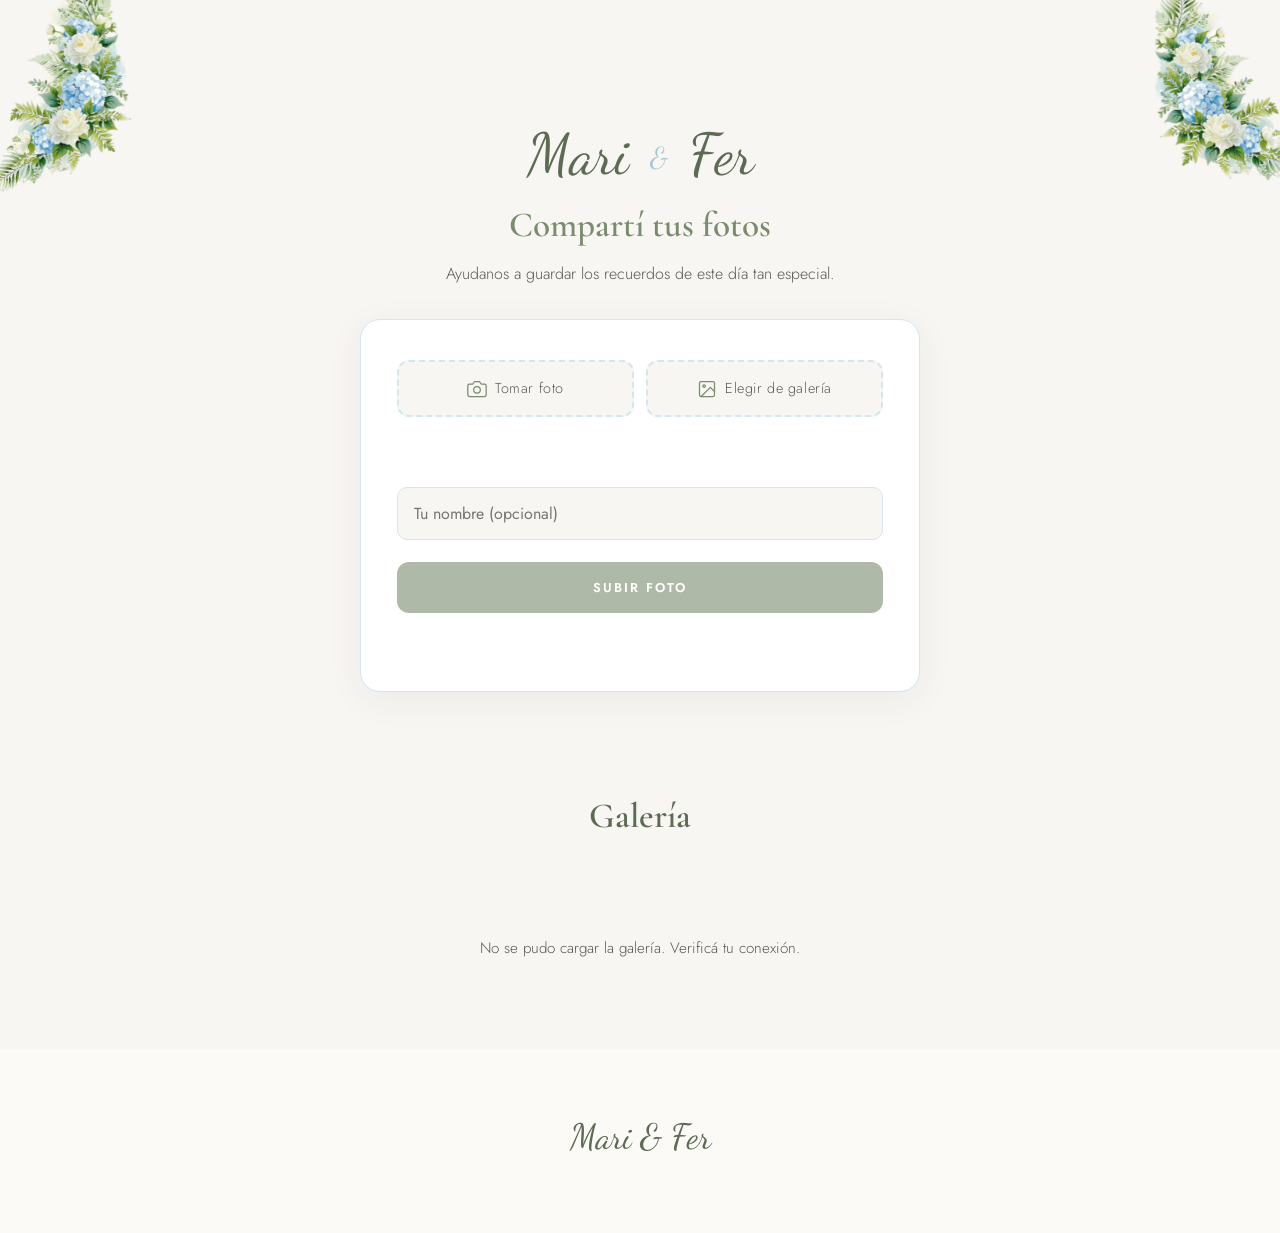
==== fotos.html @ 5bcfc077 "Mostrar el subtítulo de la galería solo cuando hay fotos" ====
<!DOCTYPE html>
<html lang="es">
<head>
  <meta charset="UTF-8">
  <meta name="viewport" content="width=device-width, initial-scale=1.0, viewport-fit=cover">
  <title>Compartí tus fotos — Mari & Fer</title>
  <meta name="description" content="Subí tus fotos del casamiento de Mari y Fer.">
  <link rel="icon" type="image/svg+xml" href="assets/favicon.svg">
  <link rel="preconnect" href="https://fonts.googleapis.com">
  <link rel="preconnect" href="https://fonts.gstatic.com" crossorigin>
  <link href="https://fonts.googleapis.com/css2?family=Cormorant+Garamond:ital,wght@0,400;0,500;0,600;0,700;1,400;1,500&family=Dancing+Script:wght@400;500;600;700&family=Jost:wght@300;400;500;600&display=swap" rel="stylesheet">
  <link rel="stylesheet" href="css/styles.css?v=16">
  <link rel="stylesheet" href="css/fotos.css?v=1">
</head>
<body>

  <!-- Header -->
  <header class="fotos-hero">
    <div class="floral-bg">
      <div class="floral-corner top-left"></div>
      <div class="floral-corner top-right"></div>
    </div>
    <div class="fotos-hero-content">
      <div class="fotos-hero-names">Mari <span class="amp">&</span> Fer</div>
      <h1 class="fotos-hero-title">Compartí tus fotos</h1>
      <p class="fotos-hero-sub">Ayudanos a guardar los recuerdos de este día tan especial.</p>
    </div>
  </header>

  <main class="container">

    <!-- UPLOAD -->
    <section class="fotos-section" id="subir">
      <div class="upload-card" id="upload-card">
        <div class="upload-buttons">
          <label class="upload-btn" for="camera-input">
            <svg viewBox="0 0 24 24" fill="none" stroke="currentColor" stroke-width="1.5" stroke-linecap="round" stroke-linejoin="round"><path d="M23 19a2 2 0 01-2 2H3a2 2 0 01-2-2V8a2 2 0 012-2h4l2-3h6l2 3h4a2 2 0 012 2z"/><circle cx="12" cy="13" r="4"/></svg>
            Tomar foto
          </label>
          <label class="upload-btn" for="gallery-input">
            <svg viewBox="0 0 24 24" fill="none" stroke="currentColor" stroke-width="1.5" stroke-linecap="round" stroke-linejoin="round"><rect x="3" y="3" width="18" height="18" rx="2" ry="2"/><circle cx="8.5" cy="8.5" r="1.5"/><polyline points="21 15 16 10 5 21"/></svg>
            Elegir de galería
          </label>
        </div>
        <input type="file" id="camera-input" accept="image/*" capture="environment" multiple style="display:none">
        <input type="file" id="gallery-input" accept="image/*" multiple style="display:none">
        <div class="file-list" id="file-list"></div>
        <div class="file-count" id="file-count"></div>

        <div class="field">
          <input type="text" id="guest-name" placeholder="Tu nombre (opcional)" maxlength="50">
        </div>

        <button class="submit-btn" id="submit-btn" disabled>Subir foto</button>
        <div class="status-msg" id="status-msg"></div>
      </div>
    </section>

    <!-- GALLERY -->
    <section class="fotos-section" id="galeria">
      <div class="gallery-header">
        <div class="gallery-title">Galería</div>
        <p class="gallery-sub" id="gallery-sub">Las fotos que ya compartieron</p>
      </div>
      <div class="gallery-grid" id="gallery-grid"></div>
      <div class="gallery-empty" id="gallery-empty" style="display:none;">
        Todavía no hay fotos. ¡Sé el primero en compartir!
      </div>
      <div class="pagination" id="pagination" style="display:none;">
        <button class="page-btn" id="prev-btn">&larr; Anterior</button>
        <span class="page-info" id="page-info"></span>
        <button class="page-btn" id="next-btn">Siguiente &rarr;</button>
      </div>
    </section>

  </main>

  <footer class="fotos-footer">
    <div class="footer-names">Mari & Fer</div>
  </footer>

  <!-- LIGHTBOX -->
  <div class="lightbox-overlay" id="lightbox">
    <span class="lightbox-close" id="lightbox-close">&times;</span>
    <img id="lightbox-img" src="" alt="">
  </div>

  <script src="js/fotos.js?v=1"></script>
</body>
</html>
---- css/styles.css ----
/* ============================================
   Marina & Fernando - Wedding Invitations
   Palette: Olive + Pastel Blue
   ============================================ */

:root {
  --bg: #F7F6F2;
  --bg-soft: #FBFAF7;
  --olive: #7A8B6E;
  --olive-dark: #5E6B54;
  --olive-light: #A3B095;
  --sky: #A8C8D8;
  --sky-soft: #D4E6EE;
  --sky-light: #E8F1F5;
  --ink: #2E2E2E;
  --ink-soft: #595959;
  --ink-muted: #888888;
  --white: #FFFFFF;
  --shadow: rgba(58, 58, 58, 0.06);
  --shadow-strong: rgba(58, 58, 58, 0.12);
}

/* Reset */
*, *::before, *::after {
  box-sizing: border-box;
  margin: 0;
  padding: 0;
}

html {
  scroll-behavior: smooth;
  font-size: 16px;
  overflow-x: hidden;
}

body {
  font-family: 'Jost', sans-serif;
  font-weight: 300;
  color: var(--ink);
  background: var(--bg);
  line-height: 1.6;
  overflow-x: hidden;
  -webkit-font-smoothing: antialiased;
  -moz-osx-font-smoothing: grayscale;
  padding-bottom: 0;
}

img, svg {
  max-width: 100%;
  display: block;
}

a {
  color: inherit;
  text-decoration: none;
}

button {
  font-family: inherit;
}

/* Selection */
::selection {
  background: var(--sky-soft);
  color: var(--olive-dark);
}

/* Utility */
.container {
  width: 100%;
  max-width: 640px;
  margin: 0 auto;
  padding: 0 24px;
  position: relative;
  z-index: 2;
}

.section-label {
  font-size: 0.7rem;
  letter-spacing: 0.28em;
  text-transform: uppercase;
  color: var(--olive);
  margin-bottom: 12px;
  font-weight: 500;
}

.section-title {
  font-family: 'Cormorant Garamond', serif;
  font-weight: 500;
  font-size: clamp(2rem, 6vw, 2.8rem);
  color: var(--olive-dark);
  line-height: 1.15;
  margin-bottom: 16px;
}

.section-subtitle {
  color: var(--ink-soft);
  font-size: 1rem;
  max-width: 520px;
  margin: 0 auto;
}

/* Floral decorations */
.floral-bg {
  position: absolute;
  inset: 0;
  pointer-events: none;
  z-index: 0;
  overflow: hidden;
}

.floral-corner {
  position: absolute;
  width: 180px;
  height: 230px;
  background-image: url('../assets/floral-corner.png?v=15');
  background-size: contain;
  background-repeat: no-repeat;
  background-position: center;
  opacity: 0.95;
  will-change: transform;
}

.floral-corner.top-left {
  top: -40px;
  left: -50px;
  transform: rotate(-12deg);
}

.floral-corner.top-right {
  top: -40px;
  right: -197px;
  transform: scaleX(-1);
}

.eucalyptus {
  position: absolute;
  width: 220px;
  height: 220px;
  background-image: url('../assets/eucalyptus.png?v=15');
  background-size: contain;
  background-repeat: no-repeat;
  background-position: center;
  opacity: 0.55;
  will-change: transform;
}

.eucalyptus.bottom-left {
  bottom: -40px;
  left: -80px;
  transform: rotate(-25deg);
}

.eucalyptus.bottom-right {
  bottom: -40px;
  right: -80px;
  transform: scaleX(-1) rotate(-25deg);
}

/* Subtle SVG leaves for ambient motion */
.leaves-bg {
  position: fixed;
  inset: 0;
  pointer-events: none;
  z-index: 0;
  overflow: hidden;
}

.leaf {
  position: absolute;
  width: 100px;
  height: 100px;
  opacity: 0.08;
  background-image: url('../assets/hojas.svg');
  background-size: contain;
  background-repeat: no-repeat;
  background-position: center;
  will-change: transform;
}

.leaf-1 { top: 20%; left: 5%; transform: rotate(15deg); }
.leaf-2 { top: 40%; right: 8%; transform: rotate(-20deg); }
.leaf-3 { top: 70%; left: 10%; transform: rotate(45deg); }

/* Welcome overlay */
.welcome-overlay {
  position: fixed;
  inset: 0;
  background: var(--bg);
  z-index: 100;
  display: flex;
  flex-direction: column;
  align-items: center;
  justify-content: center;
  text-align: center;
  padding: 40px 24px;
  transition: opacity 0.9s ease, visibility 0.9s ease;
}

.welcome-overlay.hidden {
  opacity: 0;
  visibility: hidden;
  pointer-events: none;
}

.welcome-names {
  font-family: 'Dancing Script', cursive;
  font-size: clamp(1.8rem, 6.5vw, 4.5rem);
  color: var(--olive-dark);
  margin-bottom: 12px;
  line-height: 1.15;
  max-width: 100%;
  overflow-wrap: break-word;
}

.welcome-date {
  font-size: 0.78rem;
  letter-spacing: 0.3em;
  text-transform: uppercase;
  color: var(--olive);
  margin-bottom: 40px;
}

.welcome-guest-label {
  font-size: 0.68rem;
  letter-spacing: 0.25em;
  text-transform: uppercase;
  color: var(--ink-muted);
  margin-bottom: 10px;
}

.welcome-guest-name {
  font-family: 'Cormorant Garamond', serif;
  font-style: italic;
  font-weight: 500;
  font-size: clamp(1.6rem, 6vw, 2.4rem);
  color: var(--olive-dark);
  margin-bottom: 40px;
}

.welcome-btn {
  display: inline-block;
  padding: 16px 44px;
  background: var(--olive);
  color: var(--white);
  border: none;
  border-radius: 50px;
  font-size: 0.78rem;
  letter-spacing: 0.18em;
  text-transform: uppercase;
  font-weight: 500;
  cursor: pointer;
  transition: background 0.3s ease, transform 0.2s ease;
}

.welcome-btn:hover {
  background: var(--olive-dark);
  transform: translateY(-2px);
}

/* Hero */
.hero {
  min-height: 100vh;
  min-height: 100dvh;
  display: flex;
  flex-direction: column;
  align-items: center;
  justify-content: center;
  text-align: center;
  position: relative;
  padding: 100px 24px 80px;
  overflow: hidden;
}



.hero-content {
  position: relative;
  z-index: 5;
  width: 100%;
  max-width: 560px;
  padding: 60px 16px 0;
  margin: 0 auto;
}

.hero-content > * {
  opacity: 1;
  animation: fadeInUp 0.9s cubic-bezier(0.25, 0.46, 0.45, 0.94) both;
}

.hero-content .hero-eyebrow { animation-delay: 0.1s; }
.hero-content .hero-names { animation-delay: 0.3s; }
.hero-content .hero-date { animation-delay: 0.5s; }
.hero-content .hero-intro { animation-delay: 0.7s; }
.hero-content .countdown-label { animation-delay: 0.9s; }
.hero-content .countdown { animation-delay: 1s; }
.hero-content .scroll-cue { animation-delay: 1.3s; }

@media (prefers-reduced-motion: reduce) {
  .hero-content > * {
    opacity: 1;
    animation: none;
  }
}

.hero-eyebrow {
  font-size: 0.95rem;
  letter-spacing: 0.22em;
  text-transform: uppercase;
  color: var(--olive);
  margin-bottom: 16px;
  font-weight: 500;
}

.hero-names {
  font-family: 'Dancing Script', cursive;
  font-size: clamp(1.7rem, 6.5vw, 6rem);
  color: var(--olive-dark);
  line-height: 1.2;
  margin-bottom: 18px;
  max-width: 100%;
  overflow-wrap: break-word;
  padding: 0 8px;
}

.hero-names.big {
  font-size: clamp(2.2rem, 8.5vw, 7.5rem);
}

.hero-names .amp {
  font-size: 0.5em;
  color: var(--sky);
  display: inline-block;
  margin: 0 6px;
  transform: translateY(-6px);
}

.hero-date {
  font-family: 'Cormorant Garamond', serif;
  font-size: clamp(1.2rem, 3.8vw, 1.6rem);
  color: var(--ink);
  margin-bottom: 26px;
}

.hero-date-line {
  margin-bottom: 18px;
}

.hero-date-line:last-child {
  margin-bottom: 0;
}

.hero-date-desc {
  display: block;
  font-size: clamp(1rem, 3vw, 1.25rem);
  font-style: italic;
  color: var(--ink-soft);
  max-width: 520px;
  margin: 0 auto 6px;
  line-height: 1.45;
}

.hero-date-full {
  display: block;
  font-size: clamp(1.2rem, 3.8vw, 1.6rem);
  font-weight: 600;
  color: var(--olive-dark);
}

@keyframes fadeInUp {
  from {
    opacity: 0;
    transform: translateY(30px);
  }
  to {
    opacity: 1;
    transform: translateY(0);
  }
}

.hero-date .day {
  display: inline-block;
  font-size: 1.4em;
  color: var(--olive);
  font-weight: 600;
  margin: 0 4px;
}

.hero-intro {
  color: var(--ink-soft);
  font-size: 1rem;
  max-width: 460px;
  margin: 0 auto 32px;
  line-height: 1.7;
}

/* Countdown */
.countdown-label {
  font-size: 0.72rem;
  letter-spacing: 0.22em;
  text-transform: uppercase;
  color: var(--ink-muted);
  margin-bottom: 14px;
}

.countdown {
  display: flex;
  justify-content: center;
  gap: 10px;
  margin-bottom: 40px;
}

.countdown-cell {
  background: var(--white);
  border: 1px solid var(--sky-soft);
  border-radius: 12px;
  padding: 14px 10px;
  min-width: 64px;
  box-shadow: 0 4px 20px var(--shadow);
}

.countdown-cell .num {
  display: block;
  font-family: 'Cormorant Garamond', serif;
  font-weight: 600;
  font-size: 1.9rem;
  color: var(--olive-dark);
  line-height: 1;
}

.countdown-cell .lbl {
  display: block;
  font-size: 0.6rem;
  letter-spacing: 0.12em;
  text-transform: uppercase;
  color: var(--ink-muted);
  margin-top: 6px;
}

.scroll-cue {
  position: absolute;
  bottom: 28px;
  left: 50%;
  transform: translateX(-50%);
  display: flex;
  flex-direction: column;
  align-items: center;
  gap: 6px;
  font-size: 0.65rem;
  letter-spacing: 0.18em;
  text-transform: uppercase;
  color: var(--ink-muted);
  z-index: 3;
}

/* Sections */
section {
  padding: 80px 0;
  position: relative;
}

section.alt {
  background: var(--bg-soft);
}

.section-header {
  text-align: center;
  margin-bottom: 40px;
}

/* Itinerary */
.itinerary {
  max-width: 520px;
  margin: 0 auto;
  position: relative;
}

.itinerary::before {
  content: '';
  position: absolute;
  left: 24px;
  top: 12px;
  bottom: 12px;
  width: 1px;
  background: linear-gradient(to bottom, transparent, var(--sky), transparent);
}

.itinerary-item {
  display: flex;
  gap: 22px;
  margin-bottom: 32px;
  position: relative;
}

.itinerary-item:last-child {
  margin-bottom: 0;
}

.itinerary-time {
  width: 50px;
  height: 50px;
  border-radius: 50%;
  background: var(--white);
  border: 1.5px solid var(--sky);
  display: flex;
  align-items: center;
  justify-content: center;
  font-family: 'Cormorant Garamond', serif;
  font-weight: 600;
  font-size: 0.82rem;
  color: var(--olive-dark);
  flex-shrink: 0;
  z-index: 2;
  box-shadow: 0 3px 12px var(--shadow);
}

.itinerary-body {
  padding-top: 4px;
}

.itinerary-date {
  font-size: 0.68rem;
  letter-spacing: 0.18em;
  text-transform: uppercase;
  color: var(--olive);
  margin-bottom: 4px;
  font-weight: 500;
}

.itinerary-body h3 {
  font-family: 'Cormorant Garamond', serif;
  font-weight: 600;
  font-size: 1.25rem;
  color: var(--olive-dark);
  margin-bottom: 4px;
}

.itinerary-body p {
  color: var(--ink-soft);
  font-size: 0.95rem;
  line-height: 1.55;
}

/* Cards */
.card {
  background: var(--white);
  border: 1px solid var(--sky-soft);
  border-radius: 16px;
  padding: 32px 24px;
  box-shadow: 0 6px 30px var(--shadow);
  text-align: center;
}

.card h3 {
  font-family: 'Cormorant Garamond', serif;
  font-weight: 600;
  font-size: 1.5rem;
  color: var(--olive-dark);
  margin-bottom: 10px;
}

.card p {
  color: var(--ink-soft);
  font-size: 0.98rem;
  line-height: 1.6;
}

/* Map */
.map-wrap {
  width: 100%;
  border-radius: 12px;
  overflow: hidden;
  border: 1px solid var(--sky-soft);
  margin: 20px 0 16px;
  background: var(--bg-soft);
  min-height: 220px;
}

.map-wrap iframe {
  width: 100%;
  height: 220px;
  border: 0;
  display: block;
  opacity: 0;
  transition: opacity 0.5s ease;
}

.map-wrap iframe.is-loaded {
  opacity: 1;
}

/* Buttons */
.btn {
  display: inline-flex;
  align-items: center;
  justify-content: center;
  gap: 8px;
  padding: 14px 28px;
  border-radius: 50px;
  font-size: 0.74rem;
  letter-spacing: 0.14em;
  text-transform: uppercase;
  font-weight: 500;
  cursor: pointer;
  transition: all 0.25s ease;
  border: none;
}

.btn-primary {
  background: var(--olive);
  color: var(--white);
}

.btn-primary:hover {
  background: var(--olive-dark);
  transform: translateY(-2px);
  box-shadow: 0 6px 20px rgba(122, 139, 110, 0.3);
}

.btn-outline {
  background: transparent;
  color: var(--olive);
  border: 1.5px solid var(--olive);
}

.btn-outline:hover {
  background: var(--olive);
  color: var(--white);
}

.btn-group {
  display: flex;
  flex-direction: column;
  gap: 12px;
  justify-content: center;
  margin-top: 20px;
}

@media (min-width: 480px) {
  .btn-group {
    flex-direction: row;
  }
}

/* Gift section */
.gift-text {
  font-family: 'Cormorant Garamond', serif;
  font-style: italic;
  font-size: 1.35rem;
  color: var(--olive-dark);
  margin-bottom: 12px;
}

.gift-alias {
  margin-top: 22px;
  padding-top: 22px;
  border-top: 1px solid var(--sky-soft);
}

.gift-alias p {
  margin-bottom: 12px;
  font-size: 0.92rem;
}

.alias-box {
  display: inline-flex;
  flex-wrap: wrap;
  align-items: center;
  justify-content: center;
  gap: 10px;
  background: var(--bg-soft);
  border: 1px solid var(--sky-soft);
  border-radius: 12px;
  padding: 10px 14px;
  max-width: 100%;
}

.alias-value {
  font-family: 'Cormorant Garamond', serif;
  font-size: 1.25rem;
  font-weight: 600;
  color: var(--olive-dark);
  letter-spacing: 0.04em;
}

.alias-copy {
  display: inline-flex;
  align-items: center;
  gap: 6px;
  background: var(--olive);
  color: var(--white);
  border: none;
  border-radius: 8px;
  padding: 8px 12px;
  font-size: 0.72rem;
  letter-spacing: 0.08em;
  text-transform: uppercase;
  font-weight: 500;
  cursor: pointer;
  transition: background 0.2s ease;
}

.alias-copy:hover {
  background: var(--olive-dark);
}

.alias-copy svg {
  width: 14px;
  height: 14px;
}

.alias-copy.copied {
  background: var(--olive-dark);
}

/* Gift card floral frame */
.gift-card-wrap {
  position: relative;
  max-width: 520px;
  margin: 0 auto;
}

.gift-card-wrap .floral-corner {
  width: 130px;
  height: 165px;
  z-index: 1;
}

.gift-card-wrap .floral-corner.gift-tl {
  top: -56px;
  left: -41px;
  transform: rotate(-173deg) !important;
}

.gift-card-wrap .floral-corner.gift-tr {
  top: -56px;
  right: -36px;
  transform: scaleX(-1) rotate(-173deg) !important;
}

.gift-card-wrap .floral-corner.gift-bl {
  bottom: -50px;
  left: -40px;
  transform: scaleX(-1) rotate(-352deg) !important;
}

.gift-card-wrap .floral-corner.gift-br {
  bottom: -50px;
  right: -39px;
  transform: scaleX(-1) scaleY(-1) rotate(189deg) !important
}

/* RSVP */
.rsvp-card {
  background: var(--white);
  border: 1.5px solid var(--sky-soft);
  border-radius: 20px;
  padding: 36px 24px;
  box-shadow: 0 8px 36px var(--shadow);
}

.rsvp-deadline {
  display: inline-flex;
  align-items: center;
  gap: 10px;
  background: var(--sky-light);
  color: var(--olive-dark);
  padding: 12px 22px;
  border-radius: 50px;
  font-size: 0.78rem;
  letter-spacing: 0.1em;
  text-transform: uppercase;
  font-weight: 500;
  margin: 0 auto 28px;
  display: flex;
  justify-content: center;
  width: fit-content;
}

.rsvp-deadline svg {
  width: 18px;
  height: 18px;
  flex-shrink: 0;
}

.field {
  margin-bottom: 22px;
  text-align: left;
}

.field label {
  display: block;
  font-size: 0.68rem;
  letter-spacing: 0.14em;
  text-transform: uppercase;
  color: var(--ink-soft);
  margin-bottom: 8px;
  font-weight: 500;
}

.field input[type="text"],
.field input[type="number"],
.field textarea {
  width: 100%;
  padding: 14px 16px;
  border: 1px solid var(--sky-soft);
  border-radius: 10px;
  background: var(--bg);
  font-family: 'Jost', sans-serif;
  font-size: 1rem;
  color: var(--ink);
  transition: border-color 0.2s ease, box-shadow 0.2s ease;
}

.field input:focus,
.field textarea:focus {
  outline: none;
  border-color: var(--sky);
  box-shadow: 0 0 0 3px var(--sky-light);
}

.field textarea {
  resize: vertical;
  min-height: 90px;
}

.radio-row {
  display: grid;
  grid-template-columns: 1fr 1fr;
  gap: 12px;
}

.radio-opt {
  text-align: center;
  padding: 14px 10px;
  border: 1.5px solid var(--sky-soft);
  border-radius: 10px;
  font-size: 0.9rem;
  line-height: 1.25;
  cursor: pointer;
  transition: all 0.2s ease;
  display: flex;
  align-items: center;
  justify-content: center;
  min-height: 52px;
}

.radio-opt:hover {
  border-color: var(--sky);
}

.radio-opt.active {
  background: var(--olive);
  border-color: var(--olive);
  color: var(--white);
}

.radio-opt input {
  display: none;
}

.submit-btn {
  width: 100%;
  padding: 16px;
  background: var(--olive);
  color: var(--white);
  border: none;
  border-radius: 12px;
  font-size: 0.8rem;
  letter-spacing: 0.16em;
  text-transform: uppercase;
  font-weight: 600;
  cursor: pointer;
  transition: background 0.25s ease, transform 0.15s ease;
}

.submit-btn:hover {
  background: var(--olive-dark);
}

.submit-btn:disabled {
  opacity: 0.6;
  cursor: not-allowed;
}

.rsvp-thanks {
  text-align: center;
  padding: 30px 0;
  display: none;
}

.rsvp-thanks h3 {
  font-family: 'Cormorant Garamond', serif;
  font-size: 2rem;
  color: var(--olive-dark);
  margin-bottom: 12px;
}

.rsvp-thanks p {
  color: var(--ink-soft);
  font-size: 1.05rem;
}

.rsvp-thanks p.rsvp-thanks-big {
  font-family: 'Cormorant Garamond', serif;
  font-size: 2rem;
  color: var(--olive-dark);
  line-height: 1.3;
}

.form-error {
  color: #C44D56;
  font-size: 0.85rem;
  margin-top: 14px;
  text-align: center;
  display: none;
  font-weight: 500;
}

/* Footer */
footer {
  padding: 60px 24px;
  text-align: center;
  background: var(--bg-soft);
}

.footer-names {
  font-family: 'Dancing Script', cursive;
  font-size: 2.2rem;
  color: var(--olive-dark);
  margin-bottom: 8px;
}

.footer-text {
  font-family: 'Cormorant Garamond', serif;
  font-style: italic;
  font-size: 1.3rem;
  color: var(--ink-soft);
}

/* Music toggle */
.music-btn {
  position: fixed;
  bottom: 18px;
  right: 16px;
  width: 48px;
  height: 48px;
  border-radius: 50%;
  background: var(--olive);
  border: none;
  display: flex;
  align-items: center;
  justify-content: center;
  box-shadow: 0 4px 16px rgba(74, 86, 58, 0.35);
  z-index: 50;
  cursor: pointer;
  transition: transform 0.2s ease, background 0.2s ease;
}

.music-btn:hover {
  background: var(--olive-dark);
  transform: scale(1.05);
}

.music-btn svg {
  width: 20px;
  height: 20px;
}

.music-btn .bar {
  transform-origin: bottom;
  animation: eq 1s ease-in-out infinite;
}

.music-btn.paused .bar {
  animation-play-state: paused;
}

.bar:nth-child(2) {
  animation-delay: 0.15s;
}

.bar:nth-child(3) {
  animation-delay: 0.3s;
}

@keyframes eq {
  0%, 100% { transform: scaleY(0.4); }
  50% { transform: scaleY(1); }
}

/* Reduced motion */
@media (prefers-reduced-motion: reduce) {
  *, *::before, *::after {
    animation-duration: 0.01ms !important;
    animation-iteration-count: 1 !important;
    transition-duration: 0.01ms !important;
  }
  html {
    scroll-behavior: auto;
  }
}

/* Responsive adjustments */
@media (max-width: 480px) {
  .container {
    padding: 0 20px;
  }

  .alias-box {
    display: flex;
    flex-direction: column;
    align-items: stretch;
    text-align: center;
    gap: 8px;
    padding: 12px;
  }

  .alias-value {
    font-size: 1.05rem;
    word-break: break-word;
  }

  .alias-copy {
    justify-content: center;
    width: 100%;
    padding: 10px 12px;
  }

  .radio-opt {
    font-size: 0.82rem;
    padding: 12px 8px;
    min-height: 48px;
  }

  .hero {
    padding: 80px 16px 60px;
  }

  .hero-content {
    padding: 40px 12px 0;
  }

  section {
    padding: 64px 0;
  }

  .card {
    padding: 28px 20px;
  }

  .rsvp-card {
    padding: 28px 20px;
  }

  .countdown {
    gap: 8px;
  }

  .countdown-cell {
    min-width: 52px;
    padding: 10px 6px;
  }

  .countdown-cell .num {
    font-size: 1.5rem;
  }

  .itinerary::before {
    left: 20px;
  }

  .itinerary-time {
    width: 44px;
    height: 44px;
    font-size: 0.74rem;
  }

  .floral-corner {
    width: 140px;
    height: 180px;
  }

  .floral-corner.top-left {
    top: -30px;
    left: -57px;
  }

  .floral-corner.top-right {
    top: -30px;
    right: -170px;
    transform: scaleX(-1);
  }

  .eucalyptus {
    width: 170px;
    height: 170px;
  }

  .eucalyptus.bottom-left {
    bottom: -30px;
    left: -55px;
  }

  .eucalyptus.bottom-right {
    bottom: -30px;
    right: -55px;
  }

  .map-wrap iframe {
    height: 280px;
  }
}
---- css/fotos.css ----
/* ============================================
   Marina & Fernando - Fotos page
   Reuses the olive + pastel blue tokens from styles.css
   ============================================ */

/* Hero header */
.fotos-hero {
  position: relative;
  min-height: 34vh;
  min-height: 34dvh;
  display: flex;
  align-items: center;
  justify-content: center;
  text-align: center;
  padding: 120px 24px 20px;
  overflow: hidden;
}

.fotos-hero .floral-bg {
  position: absolute;
  inset: 0;
  pointer-events: none;
  z-index: 0;
}

/* Top-right floral corner: base position (right: -197px) leaves it off-screen */
.fotos-hero .floral-corner.top-right {
  right: -50px;
}

.fotos-hero-content {
  position: relative;
  z-index: 2;
  max-width: 560px;
}

.fotos-hero-names {
  font-family: 'Dancing Script', cursive;
  font-size: clamp(2rem, 7vw, 3.6rem);
  color: var(--olive-dark);
  line-height: 1.2;
  margin-bottom: 8px;
}

.fotos-hero-names .amp {
  font-size: 0.5em;
  color: var(--sky);
  display: inline-block;
  margin: 0 6px;
  transform: translateY(-6px);
}

.fotos-hero-title {
  font-family: 'Cormorant Garamond', serif;
  font-weight: 600;
  font-size: clamp(1.6rem, 5vw, 2.2rem);
  color: var(--olive);
  margin-bottom: 8px;
}

.fotos-hero-sub {
  color: var(--ink-soft);
  font-size: 1rem;
  max-width: 420px;
  margin: 0 auto;
}

/* Sections */
.fotos-section {
  padding: 48px 0;
}

/* Tighter spacing between the hero subtitle and the upload card */
#subir {
  padding-top: 12px;
}

/* Upload card */
.upload-card {
  background: var(--white);
  border: 1.5px solid var(--sky-soft);
  border-radius: 20px;
  padding: 32px 24px;
  box-shadow: 0 8px 36px var(--shadow);
  max-width: 560px;
  margin: 0 auto;
}

@media (min-width: 640px) {
  .upload-card {
    padding: 40px 36px;
  }
}

.upload-buttons {
  display: flex;
  gap: 12px;
  margin-bottom: 20px;
}

@media (max-width: 400px) {
  .upload-buttons {
    flex-direction: column;
  }
}

.upload-btn {
  flex: 1;
  display: flex;
  align-items: center;
  justify-content: center;
  gap: 8px;
  padding: 15px 16px;
  border: 2px dashed var(--sky-soft);
  border-radius: 12px;
  background: var(--bg);
  cursor: pointer;
  font-family: 'Jost', sans-serif;
  font-size: 0.9rem;
  letter-spacing: 0.04em;
  color: var(--ink-soft);
  transition: border-color 0.2s ease, color 0.2s ease;
}

.upload-btn:hover {
  border-color: var(--olive);
  color: var(--olive-dark);
}

.upload-btn svg {
  width: 20px;
  height: 20px;
  flex-shrink: 0;
  color: var(--olive);
}

/* Selected files list */
.file-list {
  display: flex;
  flex-wrap: wrap;
  gap: 8px;
  margin-bottom: 12px;
}

.file-tag {
  display: flex;
  align-items: center;
  gap: 8px;
  padding: 8px 12px;
  background: var(--bg);
  border: 1px solid var(--sky-soft);
  border-radius: 10px;
  font-size: 0.78rem;
  color: var(--ink-soft);
  max-width: 100%;
}

.file-tag .thumb {
  width: 36px;
  height: 36px;
  border-radius: 6px;
  object-fit: cover;
  flex-shrink: 0;
}

.file-tag .name {
  overflow: hidden;
  text-overflow: ellipsis;
  white-space: nowrap;
  max-width: 180px;
}

.file-tag .remove {
  display: flex;
  align-items: center;
  justify-content: center;
  width: 22px;
  height: 22px;
  border-radius: 50%;
  border: none;
  background: var(--sky-soft);
  color: var(--ink-soft);
  cursor: pointer;
  font-size: 0.85rem;
  line-height: 1;
  flex-shrink: 0;
  transition: background 0.2s ease, color 0.2s ease;
}

.file-tag .remove:hover {
  background: var(--olive);
  color: var(--white);
}

.file-count {
  text-align: center;
  font-size: 0.78rem;
  color: var(--olive);
  margin-bottom: 20px;
  min-height: 18px;
}

/* Submit + status */
.status-msg {
  text-align: center;
  margin-top: 16px;
  font-size: 0.9rem;
  min-height: 22px;
  font-weight: 400;
}

.status-msg.success {
  color: var(--olive);
}

.status-msg.error {
  color: #C44D56;
}

/* Gallery */
.gallery-header {
  text-align: center;
  margin-bottom: 28px;
}

.gallery-title {
  font-family: 'Cormorant Garamond', serif;
  font-weight: 600;
  font-size: clamp(1.6rem, 5vw, 2.2rem);
  color: var(--olive-dark);
  margin-bottom: 6px;
}

.gallery-sub {
  color: var(--ink-soft);
  font-size: 0.95rem;
}

.gallery-grid {
  display: grid;
  grid-template-columns: repeat(3, 1fr);
  gap: 8px;
  margin-bottom: 24px;
}

@media (max-width: 480px) {
  .gallery-grid {
    grid-template-columns: repeat(2, 1fr);
    gap: 6px;
  }
}

.gallery-item {
  position: relative;
  aspect-ratio: 1;
  background: var(--bg-soft);
  border: 1px solid var(--sky-soft);
  border-radius: 10px;
  overflow: hidden;
}

.gallery-item img {
  width: 100%;
  height: 100%;
  object-fit: cover;
  display: block;
}

.gallery-item .loader {
  position: absolute;
  inset: 0;
  display: flex;
  align-items: center;
  justify-content: center;
  background: var(--bg-soft);
}

.loader-spin {
  width: 24px;
  height: 24px;
  border: 2px solid var(--sky-soft);
  border-top-color: var(--olive);
  border-radius: 50%;
  animation: spin 0.6s linear infinite;
}

@keyframes spin {
  to { transform: rotate(360deg); }
}

.gallery-empty {
  text-align: center;
  padding: 40px 20px;
  color: var(--ink-soft);
  font-size: 0.95rem;
}

/* Pagination */
.pagination {
  display: flex;
  align-items: center;
  justify-content: center;
  gap: 20px;
  margin-bottom: 24px;
}

.page-btn {
  padding: 10px 24px;
  background: transparent;
  color: var(--olive);
  border: 1.5px solid var(--olive);
  border-radius: 50px;
  letter-spacing: 0.12em;
  text-transform: uppercase;
  font-size: 0.72rem;
  font-weight: 500;
  cursor: pointer;
  transition: background 0.25s ease, color 0.25s ease;
  font-family: 'Jost', sans-serif;
}

.page-btn:hover {
  background: var(--olive);
  color: var(--white);
}

.page-btn:disabled {
  opacity: 0.4;
  cursor: default;
}

.page-info {
  font-size: 0.78rem;
  color: var(--ink-soft);
  letter-spacing: 0.06em;
}

/* Lightbox */
.lightbox-overlay {
  display: none;
  position: fixed;
  inset: 0;
  background: rgba(46, 46, 46, 0.92);
  z-index: 200;
  align-items: center;
  justify-content: center;
  cursor: pointer;
}

.lightbox-overlay.active {
  display: flex;
}

.lightbox-overlay img {
  max-width: 92vw;
  max-height: 90vh;
  border-radius: 10px;
  box-shadow: 0 8px 40px rgba(0, 0, 0, 0.5);
  cursor: default;
}

.lightbox-close {
  position: absolute;
  top: 16px;
  right: 24px;
  color: white;
  font-size: 2rem;
  cursor: pointer;
  line-height: 1;
  z-index: 201;
}

.lightbox-close:hover {
  opacity: 0.7;
}

/* Footer */
.fotos-footer {
  padding: 60px 24px;
  text-align: center;
  background: var(--bg-soft);
}
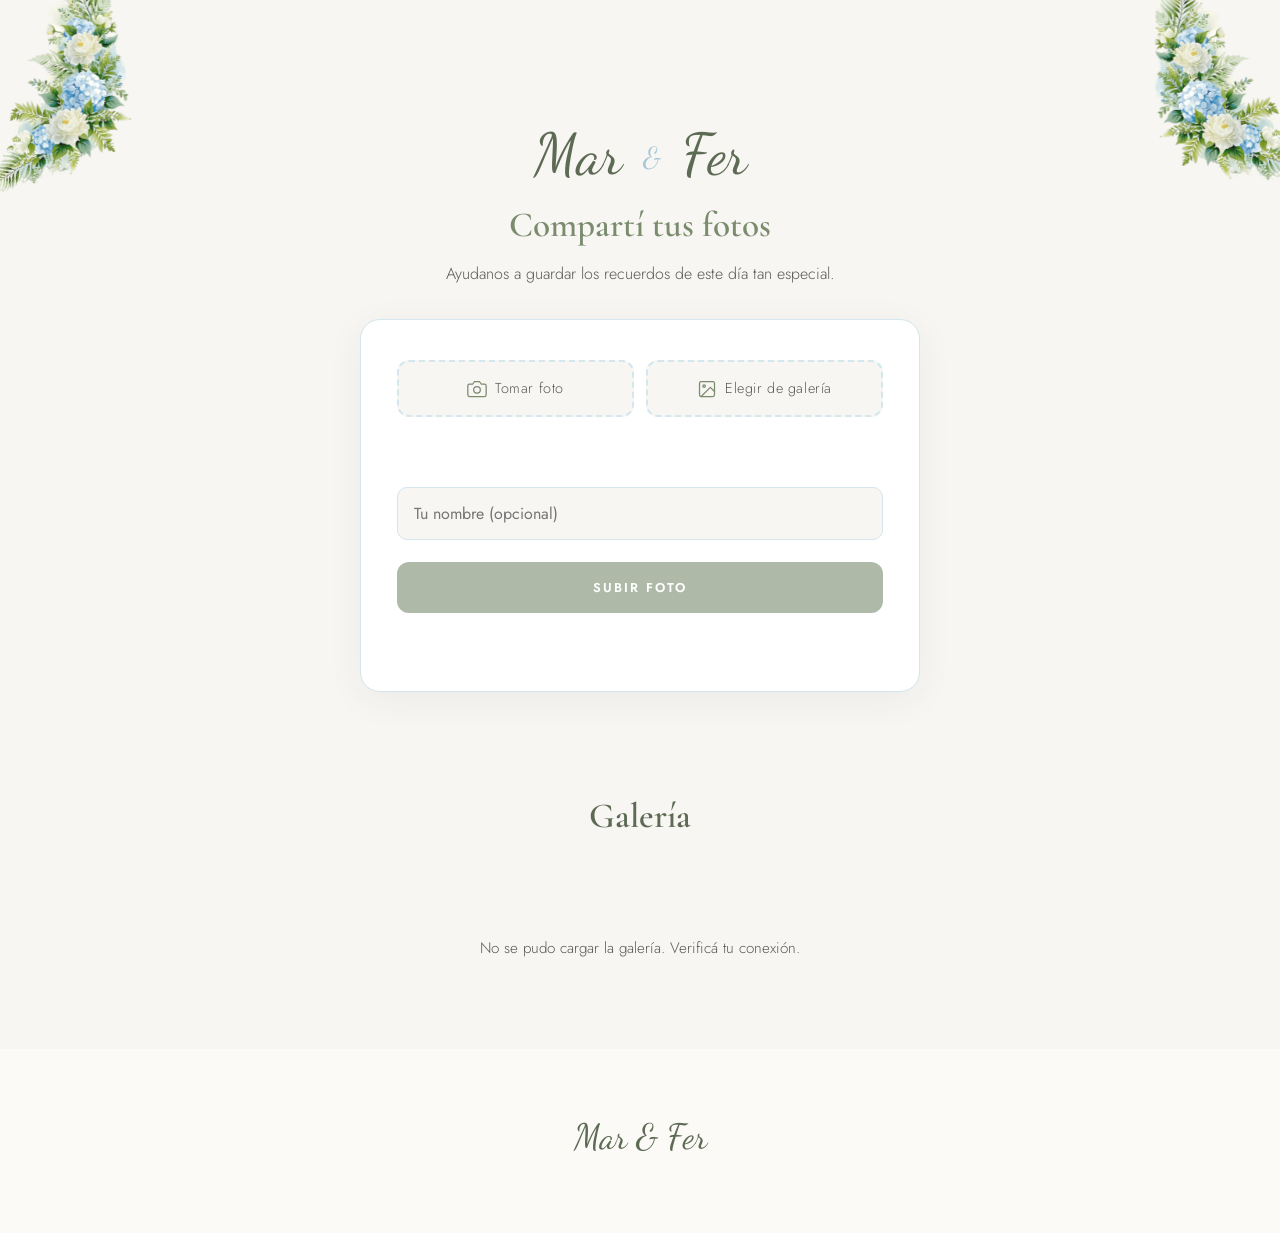
==== commit 498b0737: "Cambiar Mari por Mar en fotos.html" ====
--- a/fotos.html
+++ b/fotos.html
@@ -3,8 +3,8 @@
 <head>
   <meta charset="UTF-8">
   <meta name="viewport" content="width=device-width, initial-scale=1.0, viewport-fit=cover">
-  <title>Compartí tus fotos — Mari & Fer</title>
-  <meta name="description" content="Subí tus fotos del casamiento de Mari y Fer.">
+  <title>Compartí tus fotos — Mar & Fer</title>
+  <meta name="description" content="Subí tus fotos del casamiento de Mar y Fer.">
   <link rel="icon" type="image/svg+xml" href="assets/favicon.svg">
   <link rel="preconnect" href="https://fonts.googleapis.com">
   <link rel="preconnect" href="https://fonts.gstatic.com" crossorigin>
@@ -21,7 +21,7 @@
       <div class="floral-corner top-right"></div>
     </div>
     <div class="fotos-hero-content">
-      <div class="fotos-hero-names">Mari <span class="amp">&</span> Fer</div>
+      <div class="fotos-hero-names">Mar <span class="amp">&</span> Fer</div>
       <h1 class="fotos-hero-title">Compartí tus fotos</h1>
       <p class="fotos-hero-sub">Ayudanos a guardar los recuerdos de este día tan especial.</p>
     </div>
@@ -76,7 +76,7 @@
   </main>
 
   <footer class="fotos-footer">
-    <div class="footer-names">Mari & Fer</div>
+    <div class="footer-names">Mar & Fer</div>
   </footer>
 
   <!-- LIGHTBOX -->
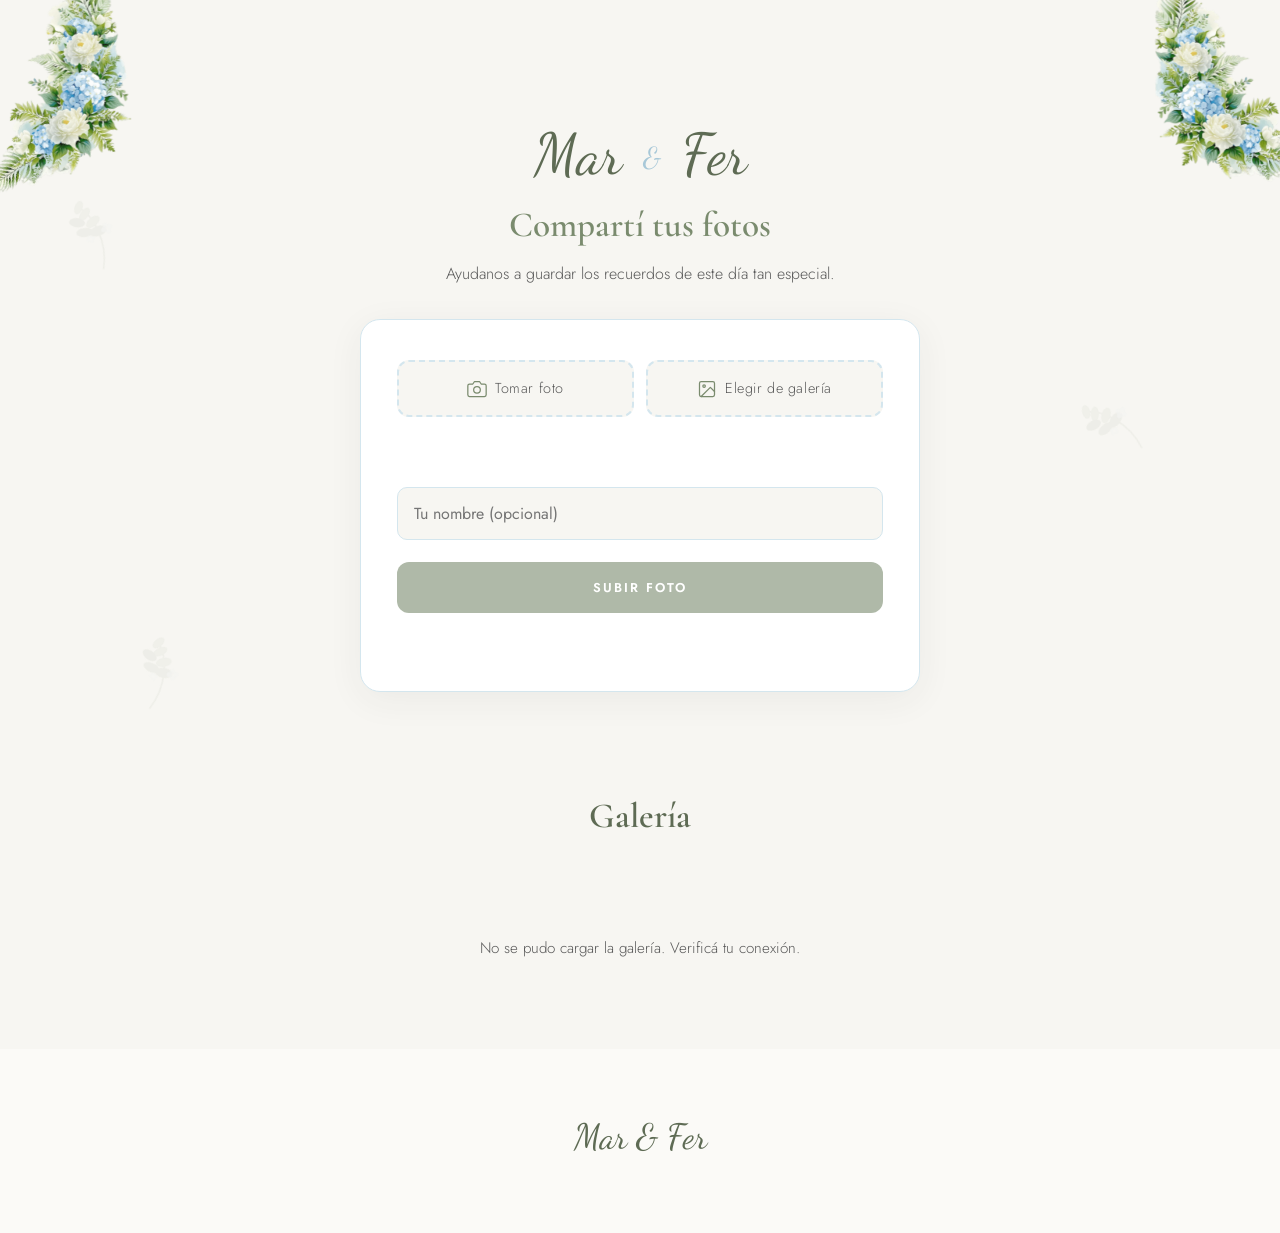
==== commit bd13cc63: "Agregar hojas animadas y movimiento de flores en la pagina de fotos" ====
--- a/fotos.html
+++ b/fotos.html
@@ -13,6 +13,13 @@
   <link rel="stylesheet" href="css/fotos.css?v=1">
 </head>
 <body>
+
+  <!-- Ambient leaves -->
+  <div class="leaves-bg">
+    <div class="leaf leaf-1"></div>
+    <div class="leaf leaf-2"></div>
+    <div class="leaf leaf-3"></div>
+  </div>
 
   <!-- Header -->
   <header class="fotos-hero">
@@ -82,9 +89,14 @@
   <!-- LIGHTBOX -->
   <div class="lightbox-overlay" id="lightbox">
     <span class="lightbox-close" id="lightbox-close">&times;</span>
+    <button class="lightbox-nav lightbox-prev" id="lightbox-prev" aria-label="Foto anterior">&lsaquo;</button>
     <img id="lightbox-img" src="" alt="">
+    <button class="lightbox-nav lightbox-next" id="lightbox-next" aria-label="Foto siguiente">&rsaquo;</button>
+    <span class="lightbox-count" id="lightbox-count"></span>
   </div>
 
+  <script src="js/gsap.min.js"></script>
+  <script src="js/ScrollTrigger.min.js"></script>
   <script src="js/fotos.js?v=1"></script>
 </body>
 </html>
--- a/css/fotos.css
+++ b/css/fotos.css
@@ -345,6 +345,7 @@
   align-items: center;
   justify-content: center;
   cursor: pointer;
+  touch-action: pan-y;
 }
 
 .lightbox-overlay.active {
@@ -357,6 +358,10 @@
   border-radius: 10px;
   box-shadow: 0 8px 40px rgba(0, 0, 0, 0.5);
   cursor: default;
+  user-select: none;
+  -webkit-user-select: none;
+  -webkit-user-drag: none;
+  transition: opacity 0.2s ease;
 }
 
 .lightbox-close {
@@ -374,6 +379,66 @@
   opacity: 0.7;
 }
 
+/* Lightbox nav + counter */
+.lightbox-nav {
+  position: absolute;
+  top: 50%;
+  transform: translateY(-50%);
+  z-index: 201;
+  width: 46px;
+  height: 46px;
+  border: none;
+  border-radius: 50%;
+  background: rgba(255, 255, 255, 0.14);
+  color: #fff;
+  font-size: 2.2rem;
+  line-height: 1;
+  display: flex;
+  align-items: center;
+  justify-content: center;
+  cursor: pointer;
+  user-select: none;
+  -webkit-user-select: none;
+  transition: background 0.2s ease, opacity 0.2s ease;
+}
+
+.lightbox-prev { left: 16px; }
+.lightbox-next { right: 16px; }
+
+.lightbox-nav:hover {
+  background: rgba(255, 255, 255, 0.3);
+}
+
+.lightbox-nav:disabled {
+  opacity: 0.35;
+  cursor: default;
+}
+
+.lightbox-count {
+  position: absolute;
+  bottom: 18px;
+  left: 50%;
+  transform: translateX(-50%);
+  z-index: 201;
+  padding: 6px 14px;
+  border-radius: 20px;
+  background: rgba(0, 0, 0, 0.35);
+  color: rgba(255, 255, 255, 0.9);
+  font-size: 0.78rem;
+  letter-spacing: 0.08em;
+  white-space: nowrap;
+}
+
+@media (max-width: 480px) {
+  .lightbox-prev { left: 8px; }
+  .lightbox-next { right: 8px; }
+  .lightbox-nav {
+    width: 40px;
+    height: 40px;
+    font-size: 1.8rem;
+  }
+}
+
 /* Footer */
 .fotos-footer {
   padding: 60px 24px;
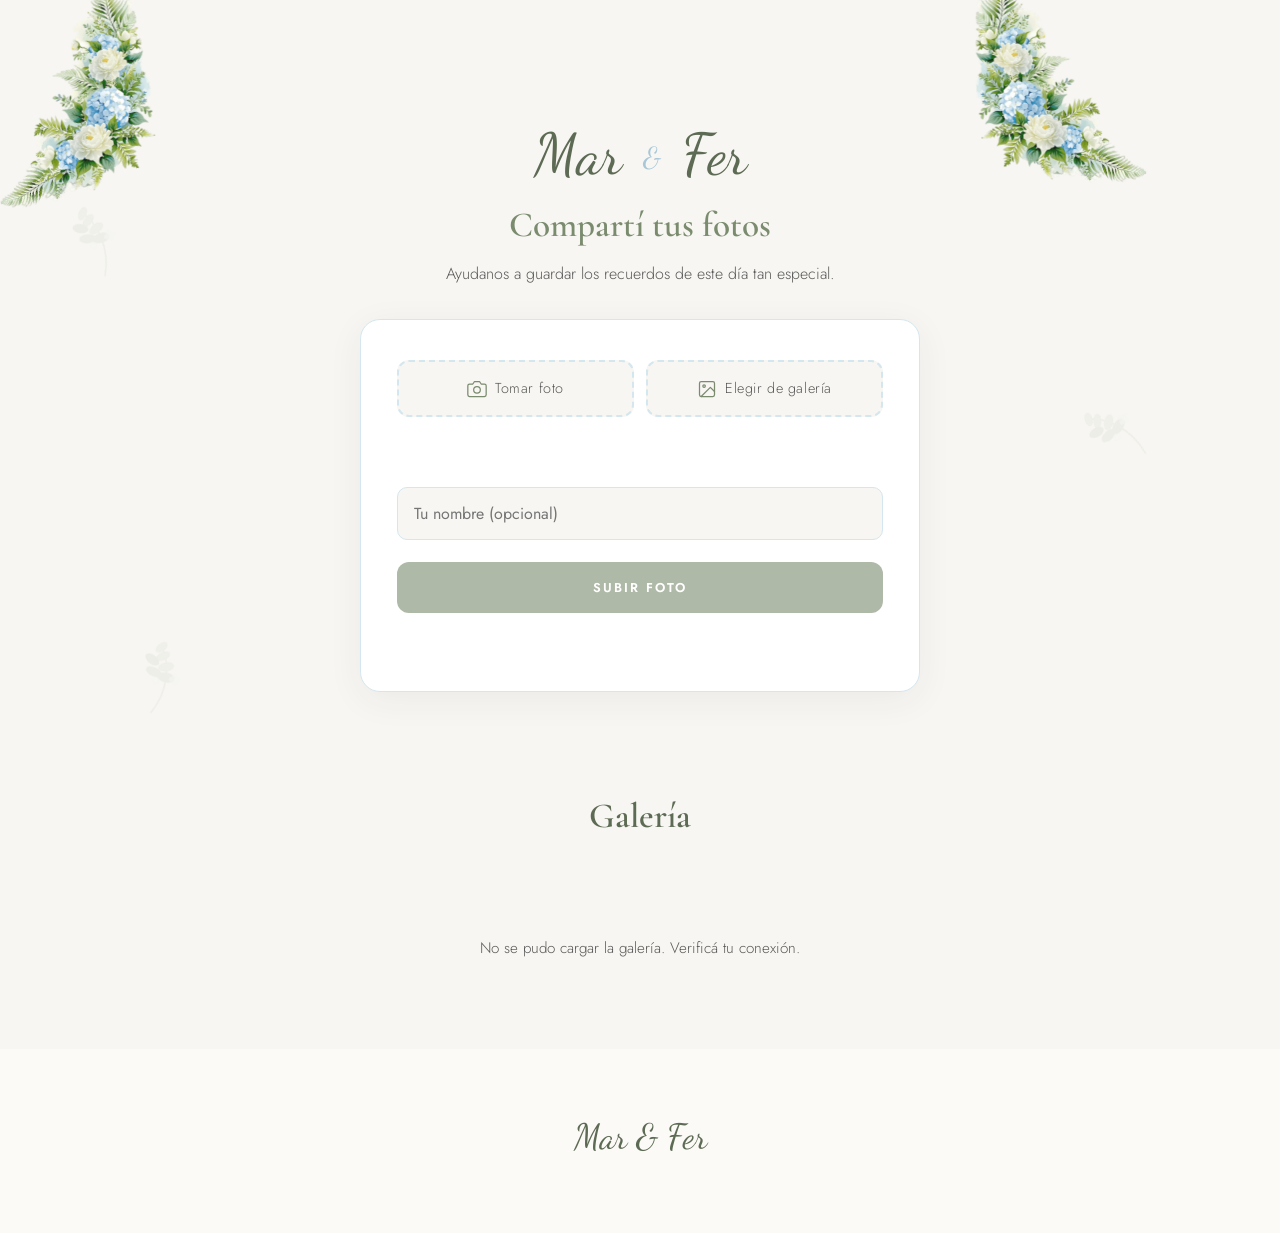
==== commit 1d2d27b3: "Fix the floral corner jumping after an upload The ambient-animation block was pasted inside the uplo" ====
--- a/fotos.html
+++ b/fotos.html
@@ -97,6 +97,7 @@
 
   <script src="js/gsap.min.js"></script>
   <script src="js/ScrollTrigger.min.js"></script>
-  <script src="js/fotos.js?v=1"></script>
+  <script src="js/backend.js?v=1"></script>
+<script src="js/fotos.js?v=3"></script>
 </body>
 </html>
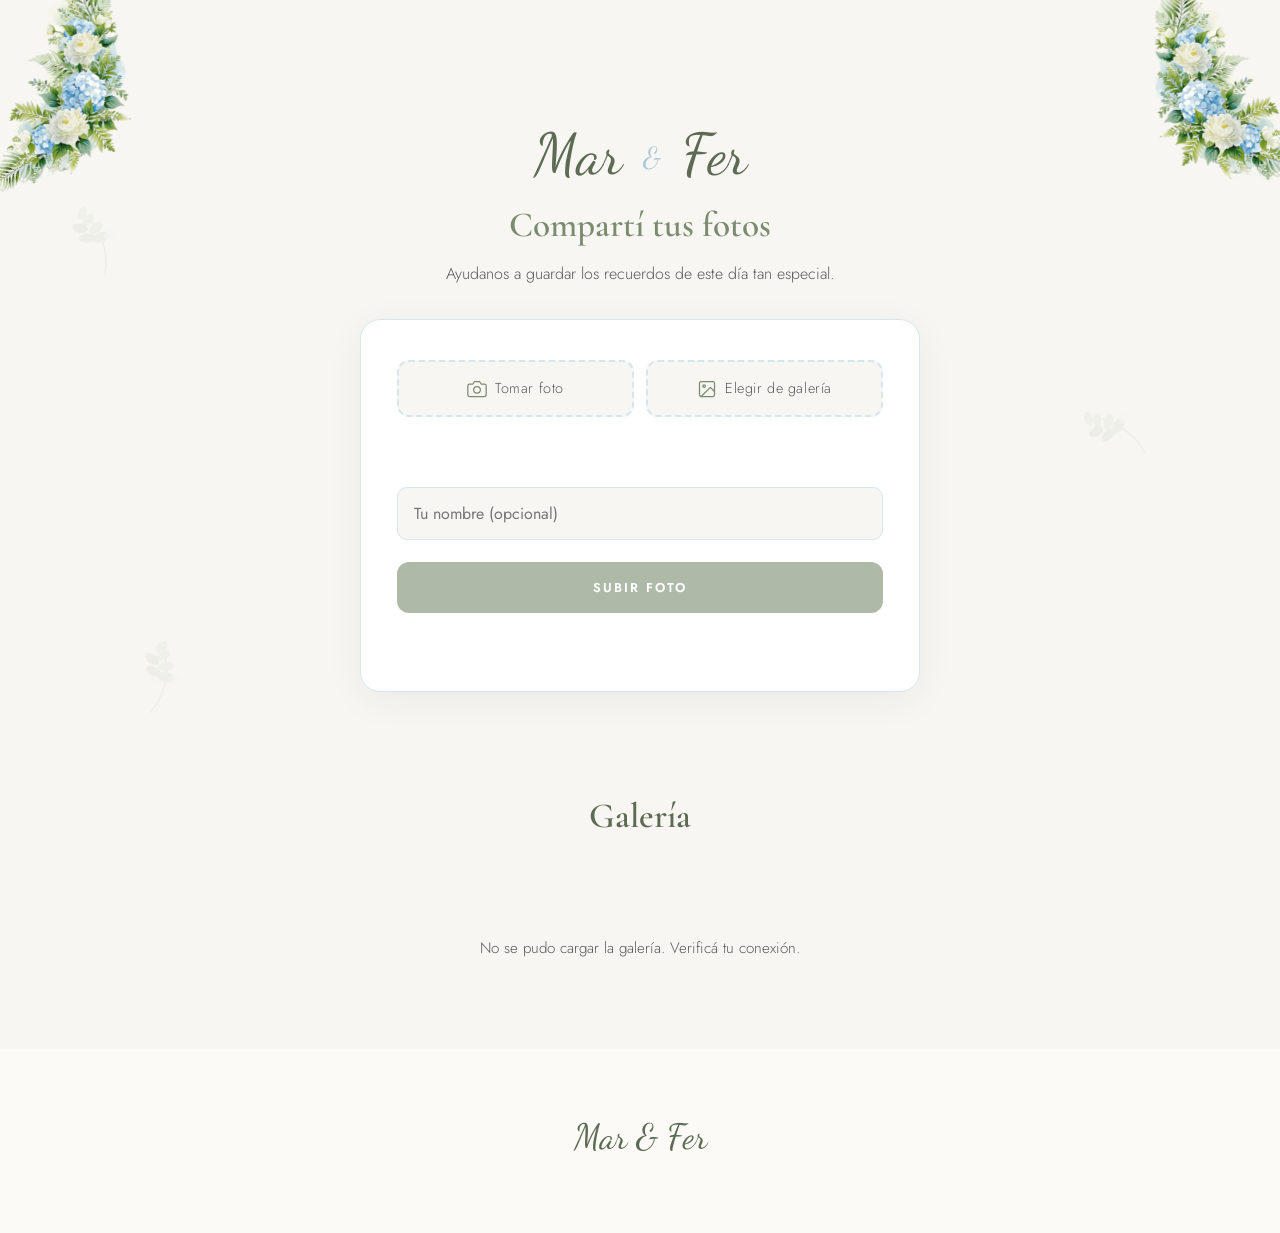
==== commit b1b04cac: "Stop animating the floral corners gsap rewrites the whole transform property, so tweening rotation o" ====
--- a/fotos.html
+++ b/fotos.html
@@ -98,6 +98,6 @@
   <script src="js/gsap.min.js"></script>
   <script src="js/ScrollTrigger.min.js"></script>
   <script src="js/backend.js?v=1"></script>
-<script src="js/fotos.js?v=3"></script>
+<script src="js/fotos.js?v=4"></script>
 </body>
 </html>
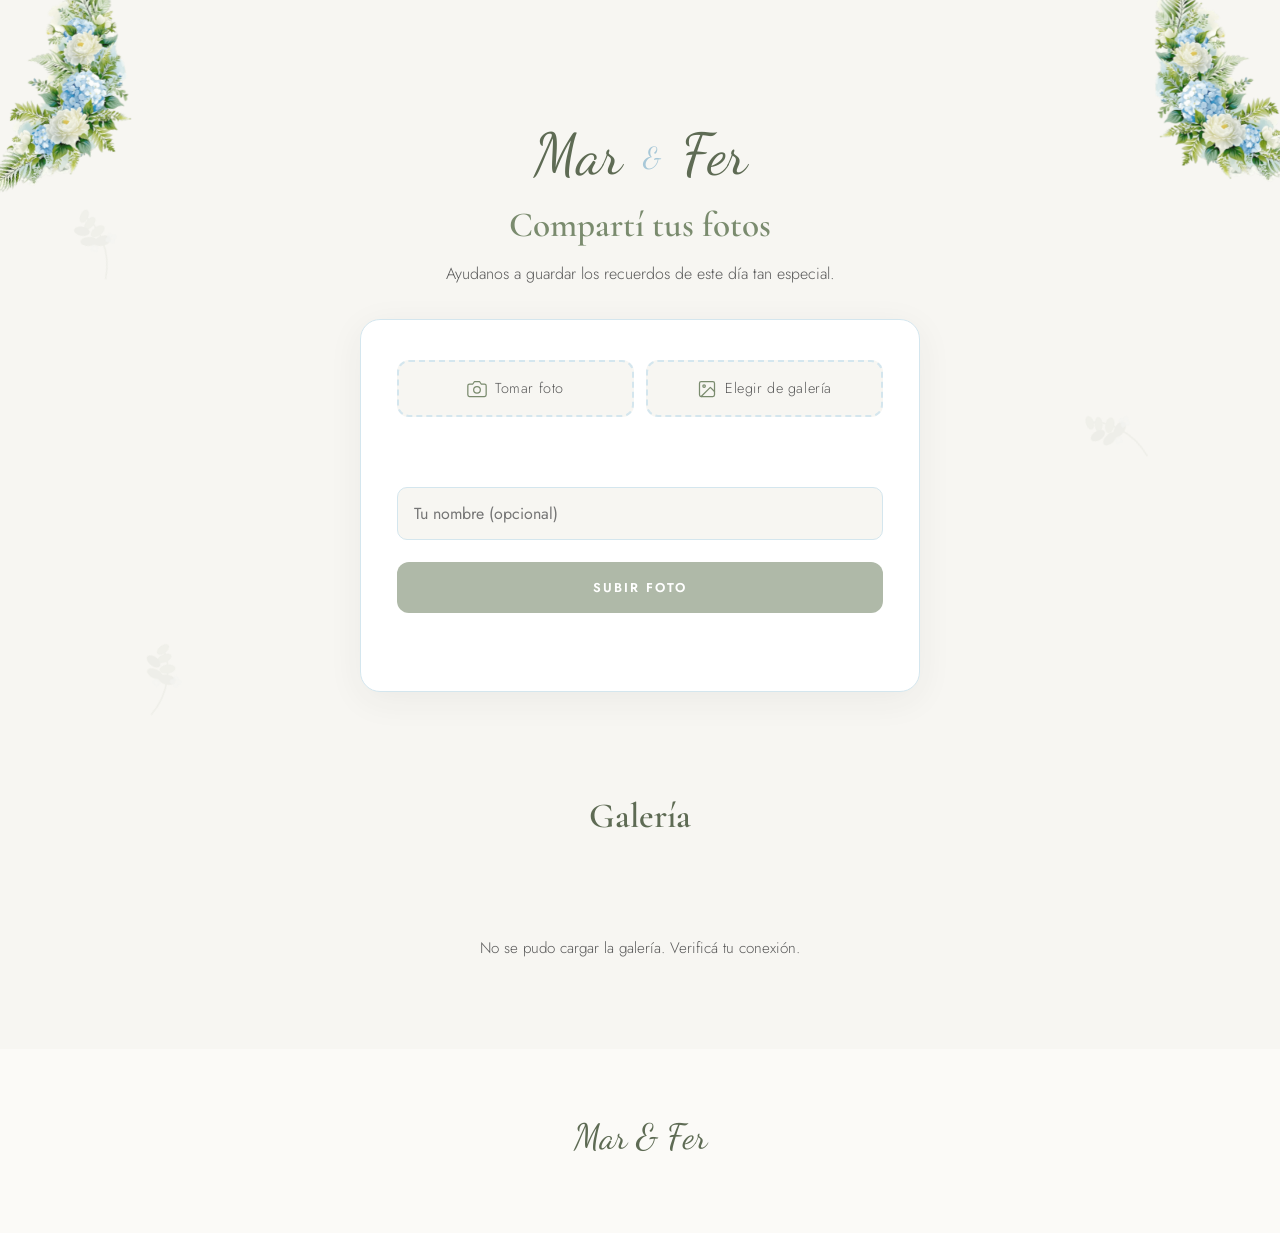
==== commit 61b38082: "Improve Marina and Fernando photo previews" ====
--- a/fotos.html
+++ b/fotos.html
@@ -10,7 +10,7 @@
   <link rel="preconnect" href="https://fonts.gstatic.com" crossorigin>
   <link href="https://fonts.googleapis.com/css2?family=Cormorant+Garamond:ital,wght@0,400;0,500;0,600;0,700;1,400;1,500&family=Dancing+Script:wght@400;500;600;700&family=Jost:wght@300;400;500;600&display=swap" rel="stylesheet">
   <link rel="stylesheet" href="css/styles.css?v=16">
-  <link rel="stylesheet" href="css/fotos.css?v=1">
+  <link rel="stylesheet" href="css/fotos.css?v=2">
 </head>
 <body>
 
@@ -98,6 +98,6 @@
   <script src="js/gsap.min.js"></script>
   <script src="js/ScrollTrigger.min.js"></script>
   <script src="js/backend.js?v=1"></script>
-<script src="js/fotos.js?v=4"></script>
+<script src="js/fotos.js?v=5"></script>
 </body>
-</html>+</html>
--- a/css/fotos.css
+++ b/css/fotos.css
@@ -264,6 +264,12 @@
   height: 100%;
   object-fit: cover;
   display: block;
+  opacity: 0;
+  transition: opacity 0.18s ease;
+}
+
+.gallery-item img.loaded {
+  opacity: 1;
 }
 
 .gallery-item .loader {
@@ -444,4 +450,4 @@
   padding: 60px 24px;
   text-align: center;
   background: var(--bg-soft);
-}+}
